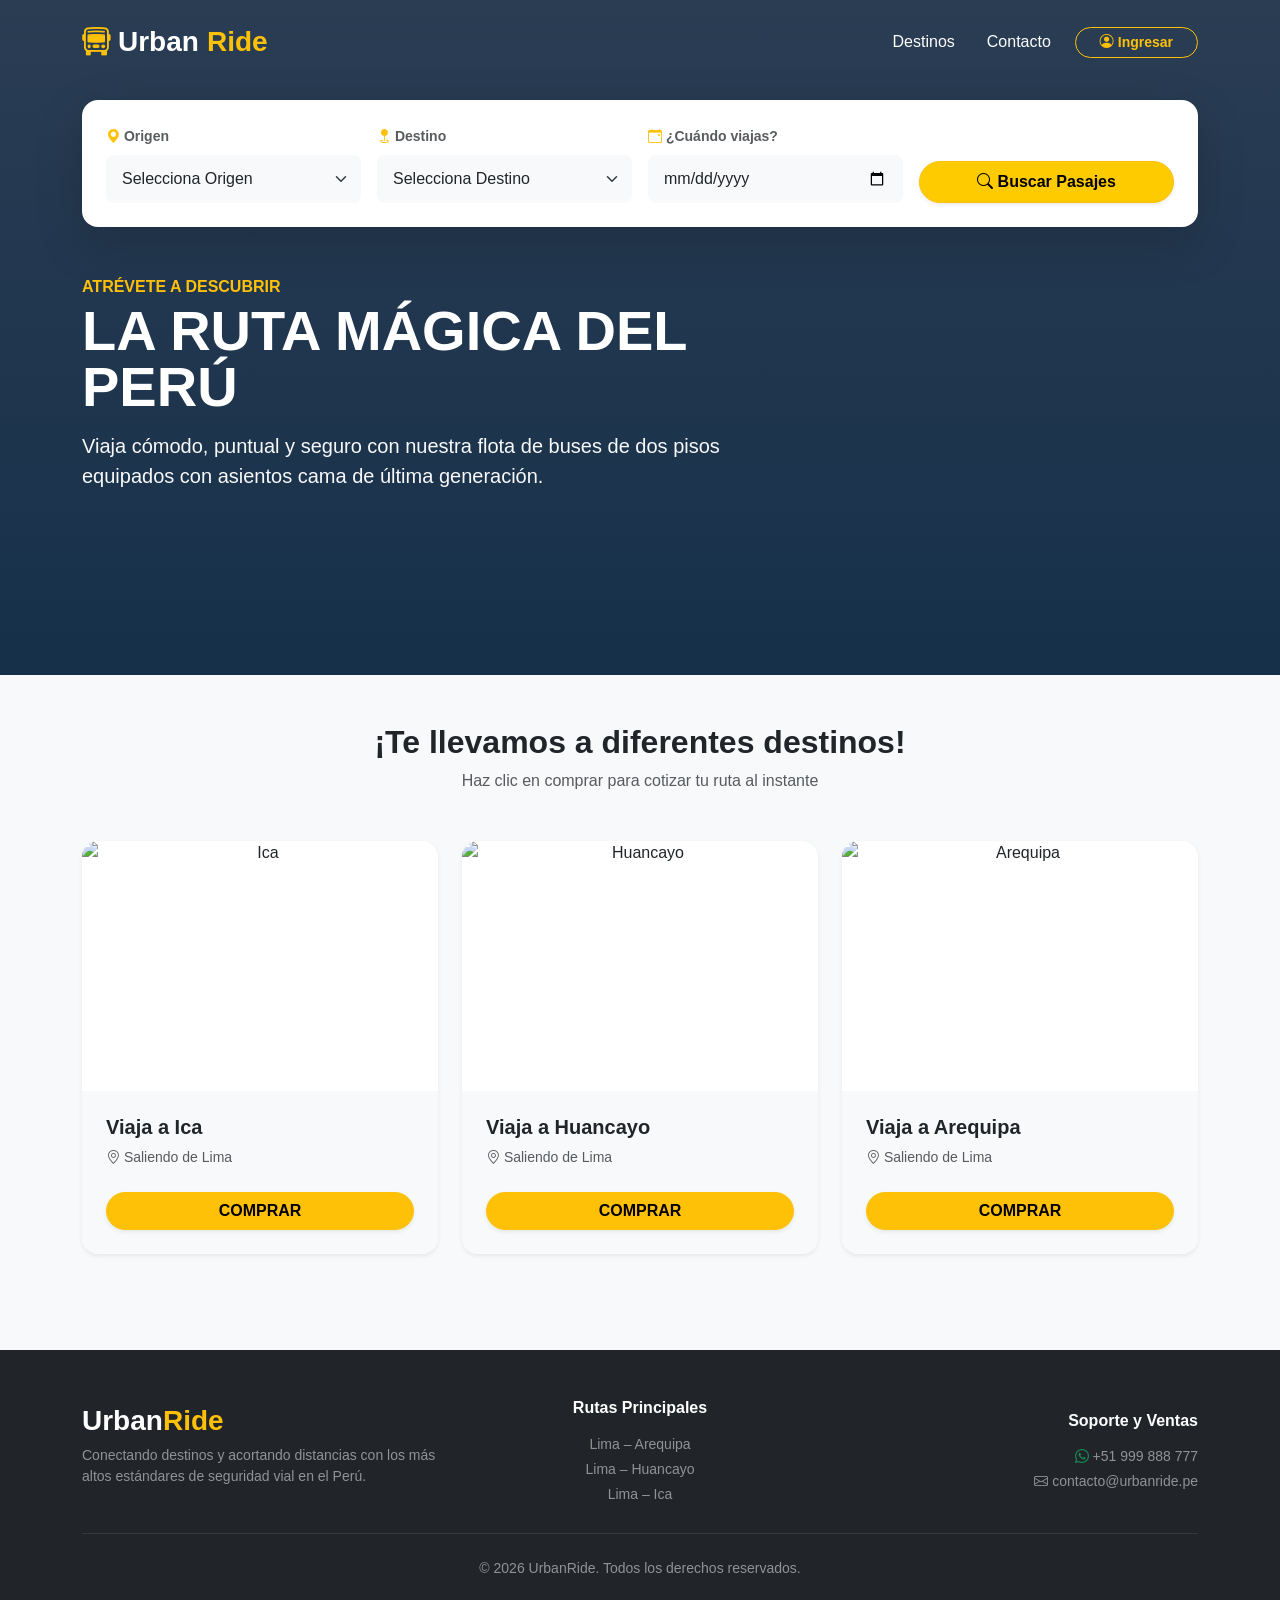
==== src/main/resources/static/index.html @ 5063fc9c "se implemento el springboot y boostrap" ====
<!DOCTYPE html>
<html lang="es">

<head>
    <meta charset="UTF-8">
    <meta name="viewport" content="width=device-width, initial-scale=1.0">
    <title>UrbanRide - Pasajes de Bus Interprovincial</title>
    <!-- Bootstrap 5 CSS -->
    <link href="https://cdn.jsdelivr.net/npm/bootstrap@5.3.3/dist/css/bootstrap.min.css" rel="stylesheet">
    <!-- Bootstrap Icons -->
    <link rel="stylesheet" href="https://cdn.jsdelivr.net/npm/bootstrap-icons@1.11.3/font/bootstrap-icons.min.css">
    <!-- Tu CSS personalizado -->
    <link rel="stylesheet" href="css/styles.css">

    <style>
        /* Estilos exclusivos para el Modal de Login/Registro */
        .login-header-img {
            height: 150px;
            background: linear-gradient(rgba(6, 28, 54, 0.5), rgba(6, 28, 54, 0.5)), url('https://images.unsplash.com/photo-1544620347-c4fd4a3d5957?auto=format&fit=crop&w=800&q=80') center/cover;
            border-radius: 16px 16px 0 0;
        }

        .login-tabs .nav-link {
            color: #6c757d;
            border: 1px solid transparent;
            border-radius: 30px;
            padding: 8px 24px;
            font-weight: 600;
            cursor: pointer;
            background: transparent;
        }

        .login-tabs .nav-link.active {
            border-color: #0d6efd;
            /* Color primary de Bootstrap */
            color: #0d6efd !important;
        }
    </style>
</head>

<body>

    <!-- ================= ENCABEZADO Y NAVEGACIÓN ================= -->
    <header class="hero-section">
        <nav class="navbar navbar-expand-lg navbar-dark bg-transparent pt-3">
            <div class="container">
                <a class="navbar-brand d-flex align-items-center gap-2 fw-bold text-white fs-3" href="#">
                    <i class="bi bi-bus-front text-warning"></i> Urban<span class="text-warning">Ride</span>
                </a>

                <!-- Botón de Hamburguesa para Celulares -->
                <button class="navbar-toggler border-0 text-white shadow-none" type="button" data-bs-toggle="collapse"
                    data-bs-target="#navbarNav" aria-controls="navbarNav" aria-expanded="false"
                    aria-label="Toggle navigation">
                    <i class="bi bi-list fs-1 text-warning"></i>
                </button>

                <!-- Opciones del Header -->
                <div class="collapse navbar-collapse justify-content-end" id="navbarNav">
                    <ul class="navbar-nav align-items-center gap-3 mt-3 mt-lg-0 bg-navy-mobile p-3 p-lg-0 rounded-4">
                        <li class="nav-item"><a class="nav-link text-white fw-medium" href="#destinos">Destinos</a></li>
                        <li class="nav-item"><a class="nav-link text-white fw-medium" href="#contacto">Contacto</a></li>
                        <li class="nav-item">
                            <button class="btn btn-outline-warning btn-sm px-4 rounded-pill fw-bold"
                                data-bs-toggle="modal" data-bs-target="#loginModal">
                                <i class="bi bi-person-circle"></i> Ingresar
                            </button>
                        </li>
                    </ul>
                </div>
            </div>
        </nav>

        <!-- Buscador Flotante de Pasajes -->
        <div class="container mt-4">
            <div class="search-box p-4 rounded-4 shadow-lg bg-white">
                <form id="formBusquedaViaje" class="row g-3 align-items-end">
                    <div class="col-12 col-md-3">
                        <label class="form-label text-muted small fw-bold"><i
                                class="bi bi-geo-alt-fill text-warning"></i> Origen</label>
                        <select class="form-select border-0 bg-light rounded-3" id="selectOrigen" required>
                            <option value="" selected disabled>Cargando terminales...</option>
                        </select>
                    </div>

                    <div class="col-12 col-md-3">
                        <label class="form-label text-muted small fw-bold"><i class="bi bi-geo-fill text-warning"></i>
                            Destino</label>
                        <select class="form-select border-0 bg-light rounded-3" id="selectDestino" required>
                            <option value="" selected disabled>Cargando terminales...</option>
                        </select>
                    </div>

                    <div class="col-12 col-md-3">
                        <label class="form-label text-muted small fw-bold"><i
                                class="bi bi-calendar-event text-warning"></i> ¿Cuándo viajas?</label>
                        <input type="date" class="form-control border-0 bg-light rounded-3" id="fechaViaje" required>
                    </div>

                    <div class="col-12 col-md-3 d-grid">
                        <button type="submit" class="btn btn-warning fw-bold py-2 rounded-pill shadow-sm">
                            <i class="bi bi-search"></i> Buscar Pasajes
                        </button>
                    </div>
                </form>
            </div>

            <!-- Texto Principal Hero -->
            <div class="py-5 text-white col-lg-7">
                <p class="text-uppercase text-warning fw-bold mb-1 tracking-wider">Atrévete a descubrir</p>
                <h1 class="display-4 fw-black text-white lh-1 fw-bold">LA RUTA MÁGICA DEL PERÚ</h1>
                <p class="lead text-light mt-3">Viaja cómodo, puntual y seguro con nuestra flota de buses de dos pisos
                    equipados con asientos cama de última generación.</p>
            </div>
        </div>
    </header>

    <!-- ================= SECCIÓN DE RESULTADOS DINÁMICOS ================= -->
    <section id="seccionResultados" class="container py-5 d-none">
        <div class="border-bottom pb-2 mb-4">
            <h3 class="fw-bold text-primary"><i class="bi bi-ticket-perforated text-warning"></i> Viajes Disponibles
            </h3>
        </div>
        <div id="listaResultados" class="row g-3"></div>
    </section>

    <!-- ================= DESTINOS POPULARES ================= -->
    <section id="destinos" class="container py-5 text-center">
        <h2 class="fw-bold mb-2">¡Te llevamos a diferentes destinos!</h2>
        <p class="text-muted mb-5">Haz clic en comprar para cotizar tu ruta al instante</p>

        <div class="row g-4">
            <!-- Tarjeta Ica -->
            <div class="col-12 col-md-4">
                <div class="card border-0 shadow-sm rounded-4 overflow-hidden destination-card h-100">
                    <img src="https://images.unsplash.com/photo-1589802829985-817e51171b92?auto=format&fit=crop&w=600&q=80"
                        class="card-img-top" alt="Ica" height="250" style="object-fit: cover;">
                    <div class="card-body bg-light text-start p-4 d-flex flex-column justify-content-between">
                        <div>
                            <h5 class="fw-bold">Viaja a Ica</h5>
                            <p class="text-muted small mb-4"><i class="bi bi-geo-alt"></i> Saliendo de Lima</p>
                        </div>
                        <button class="btn btn-warning rounded-pill px-4 fw-bold w-100 shadow-sm"
                            onclick="seleccionarDestinoRapido('Ica')">COMPRAR</button>
                    </div>
                </div>
            </div>

            <!-- Tarjeta Huancayo -->
            <div class="col-12 col-md-4">
                <div class="card border-0 shadow-sm rounded-4 overflow-hidden destination-card h-100">
                    <img src="https://images.unsplash.com/photo-1526392060635-9d6019884377?auto=format&fit=crop&w=600&q=80"
                        class="card-img-top" alt="Huancayo" height="250" style="object-fit: cover;">
                    <div class="card-body bg-light text-start p-4 d-flex flex-column justify-content-between">
                        <div>
                            <h5 class="fw-bold">Viaja a Huancayo</h5>
                            <p class="text-muted small mb-4"><i class="bi bi-geo-alt"></i> Saliendo de Lima</p>
                        </div>
                        <button class="btn btn-warning rounded-pill px-4 fw-bold w-100 shadow-sm"
                            onclick="seleccionarDestinoRapido('Huancayo')">COMPRAR</button>
                    </div>
                </div>
            </div>

            <!-- Tarjeta Arequipa -->
            <div class="col-12 col-md-4">
                <div class="card border-0 shadow-sm rounded-4 overflow-hidden destination-card h-100">
                    <img src="https://images.unsplash.com/photo-1589802829985-817e51171b92?auto=format&fit=crop&w=600&q=80"
                        class="card-img-top" alt="Arequipa" height="250" style="object-fit: cover;">
                    <div class="card-body bg-light text-start p-4 d-flex flex-column justify-content-between">
                        <div>
                            <h5 class="fw-bold">Viaja a Arequipa</h5>
                            <p class="text-muted small mb-4"><i class="bi bi-geo-alt"></i> Saliendo de Lima</p>
                        </div>
                        <button class="btn btn-warning rounded-pill px-4 fw-bold w-100 shadow-sm"
                            onclick="seleccionarDestinoRapido('Arequipa')">COMPRAR</button>
                    </div>
                </div>
            </div>
        </div>
    </section>

    <!-- ================= PIE DE PÁGINA / CONTACTO ================= -->
    <footer id="contacto" class="footer-section py-5 text-white mt-5 bg-dark">
        <div class="container text-center text-md-start">
            <div class="row g-4 align-items-center">
                <div class="col-md-4 text-center text-md-start">
                    <h3 class="fw-bold mb-2">Urban<span class="text-warning">Ride</span></h3>
                    <p class="text-white-50 small">Conectando destinos y acortando distancias con los más altos
                        estándares de seguridad vial en el Perú.</p>
                </div>
                <div class="col-md-4 text-center">
                    <h6 class="text-white fw-bold mb-3">Rutas Principales</h6>
                    <p class="mb-1 text-white-50 small">Lima – Arequipa</p>
                    <p class="mb-1 text-white-50 small">Lima – Huancayo</p>
                    <p class="mb-1 text-white-50 small">Lima – Ica</p>
                </div>
                <div class="col-md-4 text-center text-md-end">
                    <h6 class="text-white fw-bold mb-3">Soporte y Ventas</h6>
                    <p class="mb-1 text-white-50 small"><i class="bi bi-whatsapp text-success"></i> +51 999 888 777</p>
                    <p class="mb-1 text-white-50 small"><i class="bi bi-envelope"></i> contacto@urbanride.pe</p>
                </div>
            </div>
            <hr class="border-secondary my-4">
            <div class="text-center text-white-50 small">
                <p class="mb-0">&copy; 2026 UrbanRide. Todos los derechos reservados.</p>
            </div>
        </div>
    </footer>

    <!-- ================= MODAL DE LOGIN Y REGISTRO AVANZADO ================= -->
    <div class="modal fade" id="loginModal" tabindex="-1" aria-hidden="true">
        <div class="modal-dialog modal-dialog-centered">
            <div class="modal-content rounded-4 border-0 shadow-lg">

                <!-- Cabecera con imagen -->
                <div class="login-header-img position-relative">
                    <button type="button" class="btn-close btn-close-white position-absolute top-0 end-0 m-3"
                        data-bs-dismiss="modal"></button>
                    <div
                        class="position-absolute bottom-0 end-0 m-3 bg-white px-3 py-1 rounded-pill small fw-bold text-primary shadow-sm">
                        <i class="bi bi-star-fill text-warning"></i> Acumula puntos
                    </div>
                </div>

                <div class="modal-body p-4 pt-3">
                    <!-- Pestañas de Navegación -->
                    <ul class="nav nav-pills justify-content-center mb-4 login-tabs gap-2">
                        <li class="nav-item">
                            <button class="nav-link active" id="tabLogin" onclick="cambiarPestañaModal('login')">Iniciar
                                sesión</button>
                        </li>
                        <li class="nav-item">
                            <button class="nav-link" id="tabRegistro"
                                onclick="cambiarPestañaModal('registro')">Registrarse</button>
                        </li>
                    </ul>

                    <!-- Formulario: INICIAR SESIÓN -->
                    <div id="formLoginContainer">
                        <form id="formLogin"
                            onsubmit="event.preventDefault(); alert('¡Inicio de sesión exitoso!'); bootstrap.Modal.getInstance(document.getElementById('loginModal')).hide();">
                            <div class="mb-3">
                                <label class="form-label small fw-bold text-muted">Correo Electrónico</label>
                                <input type="email" class="form-control rounded-3 bg-light border-0 py-2"
                                    placeholder="ejemplo@correo.com" required>
                            </div>
                            <div class="mb-4">
                                <div class="d-flex justify-content-between">
                                    <label class="form-label small fw-bold text-muted">Contraseña</label>
                                    <a href="#" class="small text-decoration-none text-primary">¿Olvidaste tu
                                        contraseña?</a>
                                </div>
                                <input type="password" class="form-control rounded-3 bg-light border-0 py-2"
                                    placeholder="••••••••" required>
                            </div>
                            <div class="d-grid mt-4">
                                <button type="submit" class="btn btn-primary fw-bold rounded-pill py-2">Ingresar al
                                    Sistema</button>
                            </div>
                        </form>
                    </div>

                    <!-- Formulario: REGISTRARSE (Oculto por defecto) -->
                    <div id="formRegistroContainer" class="d-none">
                        <form id="formRegistro"
                            onsubmit="event.preventDefault(); alert('¡Registro exitoso! Ya puedes iniciar sesión.'); cambiarPestañaModal('login');">
                            <div class="row g-2 mb-3">
                                <div class="col-6">
                                    <label class="form-label small fw-bold text-muted">Nombres</label>
                                    <input type="text" class="form-control rounded-3 bg-light border-0 py-2"
                                        placeholder="Tus nombres" required>
                                </div>
                                <div class="col-6">
                                    <label class="form-label small fw-bold text-muted">Apellidos</label>
                                    <input type="text" class="form-control rounded-3 bg-light border-0 py-2"
                                        placeholder="Tus apellidos" required>
                                </div>
                            </div>
                            <div class="mb-3">
                                <label class="form-label small fw-bold text-muted">Correo Electrónico</label>
                                <input type="email" class="form-control rounded-3 bg-light border-0 py-2"
                                    placeholder="ejemplo@correo.com" required>
                            </div>
                            <div class="mb-4">
                                <label class="form-label small fw-bold text-muted">Contraseña</label>
                                <input type="password" class="form-control rounded-3 bg-light border-0 py-2 mb-2"
                                    placeholder="Crea una contraseña" required>
                                <input type="password" class="form-control rounded-3 bg-light border-0 py-2"
                                    placeholder="Repite la contraseña" required>
                            </div>
                            <div class="d-grid">
                                <button type="submit" class="btn btn-warning text-dark fw-bold rounded-pill py-2">Crear
                                    mi cuenta</button>
                            </div>
                        </form>
                    </div>

                </div>
            </div>
        </div>
    </div>

    <!-- Bootstrap JS Bundle -->
    <script src="https://cdn.jsdelivr.net/npm/bootstrap@5.3.3/dist/js/bootstrap.bundle.min.js"></script>

    <!-- Lógica de Pestañas del Modal -->
    <script>
        function cambiarPestañaModal(tipo) {
            const formLogin = document.getElementById('formLoginContainer');
            const formRegistro = document.getElementById('formRegistroContainer');
            const tabLogin = document.getElementById('tabLogin');
            const tabRegistro = document.getElementById('tabRegistro');

            if (tipo === 'login') {
                formLogin.classList.remove('d-none');
                formRegistro.classList.add('d-none');
                tabLogin.classList.add('active');
                tabRegistro.classList.remove('active');
            } else if (tipo === 'registro') {
                formLogin.classList.add('d-none');
                formRegistro.classList.remove('d-none');
                tabRegistro.classList.add('active');
                tabLogin.classList.remove('active');
            }
        }
    </script>

    <!-- Tu script de conexión con Spring Boot -->
    <script src="js/app.js"></script>
</body>

</html>
---- src/main/resources/static/css/styles.css ----
:root {
    --primary-navy: #061c36;
    --accent-yellow: #fecb00;
    --accent-hover: #e0b400;
}

body {
    font-family: 'Segoe UI', Tahoma, Geneva, Verdana, sans-serif;
    background-color: #f8f9fa;
}

/* Sección Hero con imagen de fondo */
.hero-section {
    background: linear-gradient(180deg, rgba(6, 28, 54, 0.85) 0%, rgba(10, 37, 64, 0.95) 100%),
        url('https://images.unsplash.com/photo-1544620347-c4fd4a3d5957?auto=format&fit=crop&w=1500&q=80') center/cover;
    min-height: 75vh;
}

/* Inputs del buscador */
.search-box .form-select,
.search-box .form-control {
    padding: 0.75rem 1rem;
    font-weight: 500;
}

.search-box .btn-warning {
    background-color: var(--accent-yellow);
    transition: all 0.2s ease-in-out;
}

.search-box .btn-warning:hover {
    background-color: var(--accent-hover);
    transform: translateY(-2px);
}

/* Efecto hover en tarjetas de destino */
.destination-card {
    transition: transform 0.3s ease, box-shadow 0.3s ease;
}

.destination-card:hover {
    transform: translateY(-8px);
    box-shadow: 0 15px 30px rgba(0, 0, 0, 0.15) !important;
}

/* Footer azul marino */
.footer-section {
    background-color: var(--primary-navy);
}
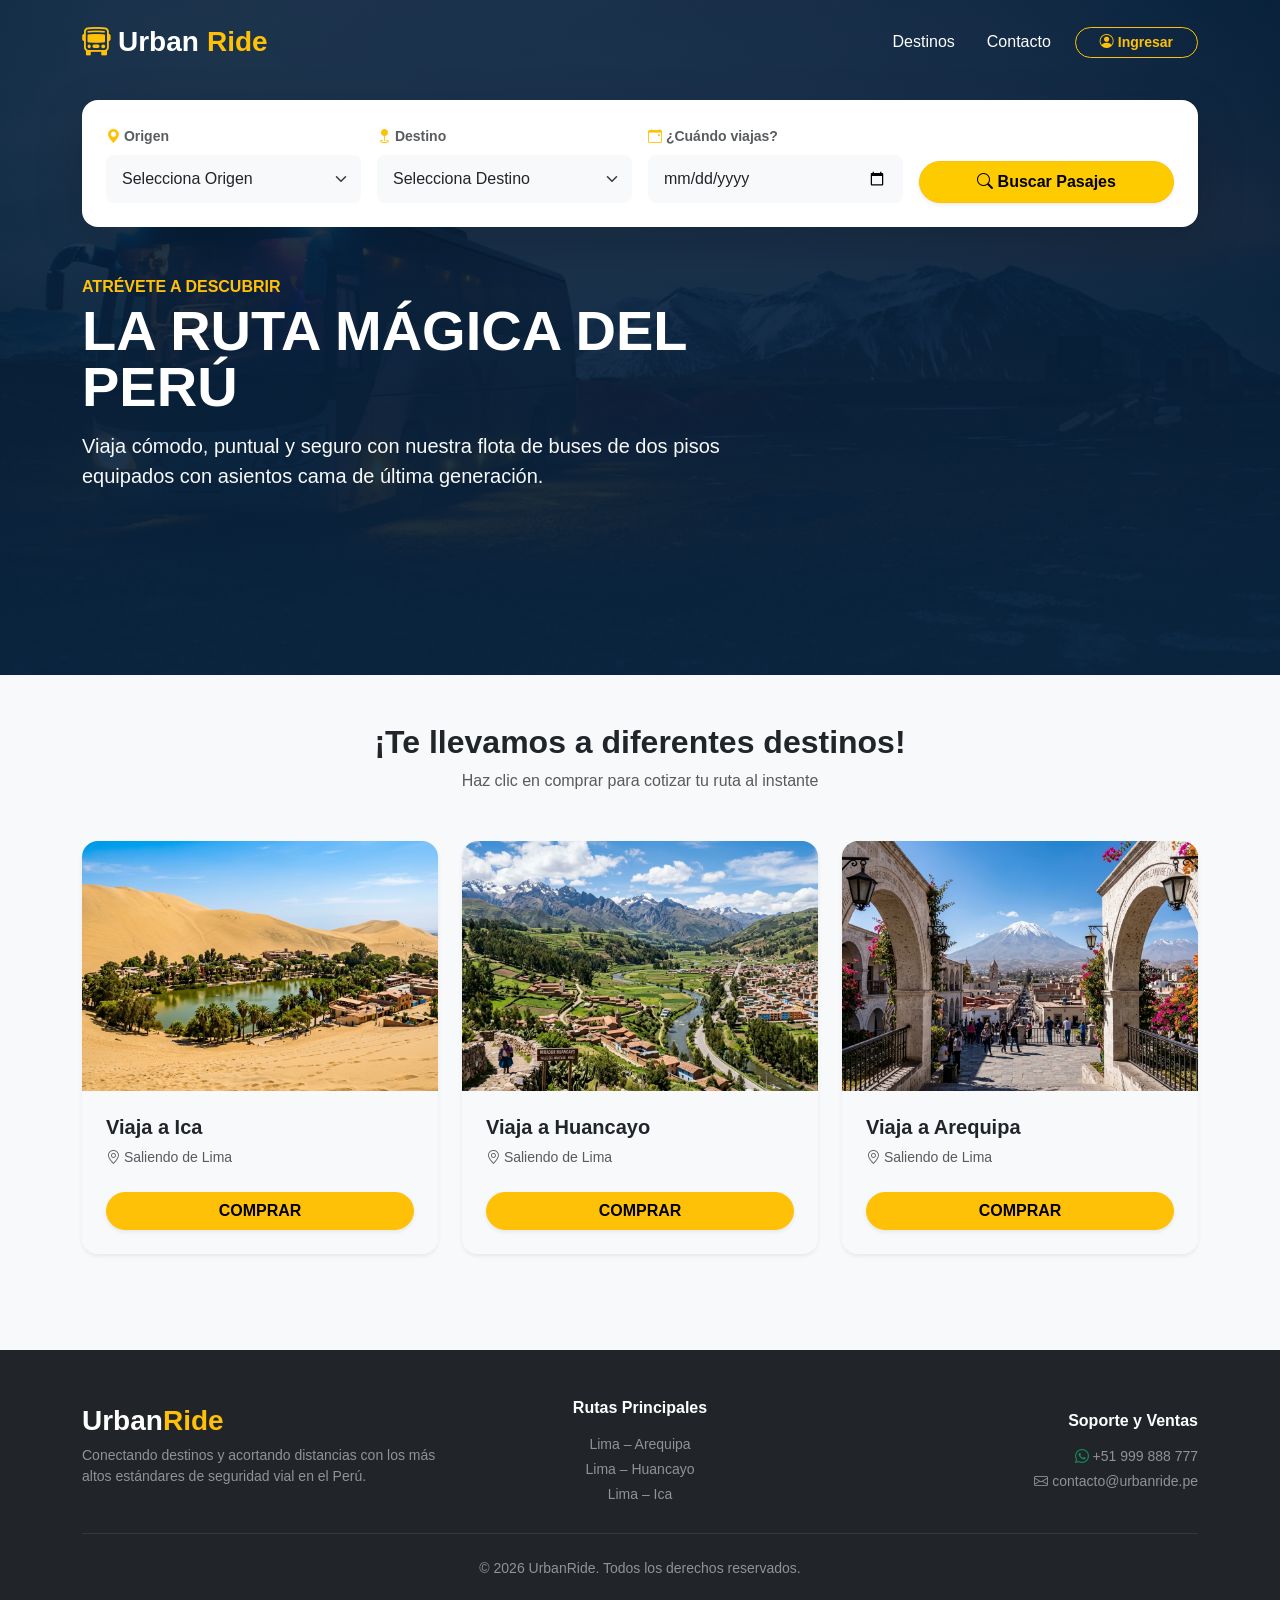
==== commit 2e5399c7: "Imágenes y correciones mínimas xd" ====
--- a/src/main/resources/static/index.html
+++ b/src/main/resources/static/index.html
@@ -16,7 +16,7 @@
         /* Estilos exclusivos para el Modal de Login/Registro */
         .login-header-img {
             height: 150px;
-            background: linear-gradient(rgba(6, 28, 54, 0.5), rgba(6, 28, 54, 0.5)), url('https://images.unsplash.com/photo-1544620347-c4fd4a3d5957?auto=format&fit=crop&w=800&q=80') center/cover;
+            background: linear-gradient(rgba(6, 28, 54, 0.5), rgba(6, 28, 54, 0.5)), url('img/bus.jpg') center/cover;
             border-radius: 16px 16px 0 0;
         }
 
@@ -32,7 +32,6 @@
 
         .login-tabs .nav-link.active {
             border-color: #0d6efd;
-            /* Color primary de Bootstrap */
             color: #0d6efd !important;
         }
     </style>
@@ -60,9 +59,9 @@
                     <ul class="navbar-nav align-items-center gap-3 mt-3 mt-lg-0 bg-navy-mobile p-3 p-lg-0 rounded-4">
                         <li class="nav-item"><a class="nav-link text-white fw-medium" href="#destinos">Destinos</a></li>
                         <li class="nav-item"><a class="nav-link text-white fw-medium" href="#contacto">Contacto</a></li>
-                        <li class="nav-item">
+                        <li class="nav-item" id="contenedorUsuarioNav">
                             <button class="btn btn-outline-warning btn-sm px-4 rounded-pill fw-bold"
-                                data-bs-toggle="modal" data-bs-target="#loginModal">
+                                data-bs-toggle="modal" data-bs-target="#loginModal" id="btnAbrirModalAuth">
                                 <i class="bi bi-person-circle"></i> Ingresar
                             </button>
                         </li>
@@ -133,7 +132,7 @@
             <!-- Tarjeta Ica -->
             <div class="col-12 col-md-4">
                 <div class="card border-0 shadow-sm rounded-4 overflow-hidden destination-card h-100">
-                    <img src="https://images.unsplash.com/photo-1589802829985-817e51171b92?auto=format&fit=crop&w=600&q=80"
+                    <img src="img/ica.jpg"
                         class="card-img-top" alt="Ica" height="250" style="object-fit: cover;">
                     <div class="card-body bg-light text-start p-4 d-flex flex-column justify-content-between">
                         <div>
@@ -149,7 +148,7 @@
             <!-- Tarjeta Huancayo -->
             <div class="col-12 col-md-4">
                 <div class="card border-0 shadow-sm rounded-4 overflow-hidden destination-card h-100">
-                    <img src="https://images.unsplash.com/photo-1526392060635-9d6019884377?auto=format&fit=crop&w=600&q=80"
+                    <img src="img/huancayo.jpg"
                         class="card-img-top" alt="Huancayo" height="250" style="object-fit: cover;">
                     <div class="card-body bg-light text-start p-4 d-flex flex-column justify-content-between">
                         <div>
@@ -165,7 +164,7 @@
             <!-- Tarjeta Arequipa -->
             <div class="col-12 col-md-4">
                 <div class="card border-0 shadow-sm rounded-4 overflow-hidden destination-card h-100">
-                    <img src="https://images.unsplash.com/photo-1589802829985-817e51171b92?auto=format&fit=crop&w=600&q=80"
+                    <img src="img/arequipa.jpg"
                         class="card-img-top" alt="Arequipa" height="250" style="object-fit: cover;">
                     <div class="card-body bg-light text-start p-4 d-flex flex-column justify-content-between">
                         <div>
@@ -238,12 +237,11 @@
 
                     <!-- Formulario: INICIAR SESIÓN -->
                     <div id="formLoginContainer">
-                        <form id="formLogin"
-                            onsubmit="event.preventDefault(); alert('¡Inicio de sesión exitoso!'); bootstrap.Modal.getInstance(document.getElementById('loginModal')).hide();">
+                        <form id="formLogin">
                             <div class="mb-3">
                                 <label class="form-label small fw-bold text-muted">Correo Electrónico</label>
                                 <input type="email" class="form-control rounded-3 bg-light border-0 py-2"
-                                    placeholder="ejemplo@correo.com" required>
+                                    id="login-correo" placeholder="ejemplo@correo.com" required>
                             </div>
                             <div class="mb-4">
                                 <div class="d-flex justify-content-between">
@@ -252,45 +250,53 @@
                                         contraseña?</a>
                                 </div>
                                 <input type="password" class="form-control rounded-3 bg-light border-0 py-2"
-                                    placeholder="••••••••" required>
+                                    id="login-password" placeholder="••••••••" required>
                             </div>
                             <div class="d-grid mt-4">
-                                <button type="submit" class="btn btn-primary fw-bold rounded-pill py-2">Ingresar al
+                                <button type="submit" id="btnSubmitLogin" class="btn btn-primary fw-bold rounded-pill py-2">Ingresar al
                                     Sistema</button>
                             </div>
                         </form>
                     </div>
 
-                    <!-- Formulario: REGISTRARSE (Oculto por defecto) -->
+                    <!-- Formulario: REGISTRARSE -->
                     <div id="formRegistroContainer" class="d-none">
-                        <form id="formRegistro"
-                            onsubmit="event.preventDefault(); alert('¡Registro exitoso! Ya puedes iniciar sesión.'); cambiarPestañaModal('login');">
+                        <form id="formRegistro">
                             <div class="row g-2 mb-3">
                                 <div class="col-6">
                                     <label class="form-label small fw-bold text-muted">Nombres</label>
                                     <input type="text" class="form-control rounded-3 bg-light border-0 py-2"
-                                        placeholder="Tus nombres" required>
+                                        id="reg-nombre" placeholder="Tus nombres" required>
                                 </div>
                                 <div class="col-6">
                                     <label class="form-label small fw-bold text-muted">Apellidos</label>
                                     <input type="text" class="form-control rounded-3 bg-light border-0 py-2"
-                                        placeholder="Tus apellidos" required>
+                                        id="reg-apellido" placeholder="Tus apellidos" required>
                                 </div>
                             </div>
+
+                            <div class="mb-3">
+                                <label class="form-label small fw-bold text-muted">Número de Documento (DNI)</label>
+                                <input type="text" class="form-control rounded-3 bg-light border-0 py-2"
+                                    id="reg-documento" placeholder="Ej. 62348521" required maxlength="20">
+                            </div>
+
                             <div class="mb-3">
                                 <label class="form-label small fw-bold text-muted">Correo Electrónico</label>
                                 <input type="email" class="form-control rounded-3 bg-light border-0 py-2"
-                                    placeholder="ejemplo@correo.com" required>
-                            </div>
+                                    id="reg-correo" placeholder="ejemplo@correo.com" required>
+                            </div>
+
                             <div class="mb-4">
                                 <label class="form-label small fw-bold text-muted">Contraseña</label>
                                 <input type="password" class="form-control rounded-3 bg-light border-0 py-2 mb-2"
-                                    placeholder="Crea una contraseña" required>
+                                    id="reg-password" placeholder="Crea una contraseña" required>
                                 <input type="password" class="form-control rounded-3 bg-light border-0 py-2"
-                                    placeholder="Repite la contraseña" required>
-                            </div>
+                                    id="reg-password-confirm" placeholder="Repite la contraseña" required>
+                            </div>
+
                             <div class="d-grid">
-                                <button type="submit" class="btn btn-warning text-dark fw-bold rounded-pill py-2">Crear
+                                <button type="submit" id="btnSubmitRegistro" class="btn btn-warning text-dark fw-bold rounded-pill py-2">Crear
                                     mi cuenta</button>
                             </div>
                         </form>
@@ -326,7 +332,7 @@
         }
     </script>
 
-    <!-- Tu script de conexión con Spring Boot -->
+    <!-- Conexión con Spring Boot -->
     <script src="js/app.js"></script>
 </body>
 
--- a/src/main/resources/static/css/styles.css
+++ b/src/main/resources/static/css/styles.css
@@ -12,7 +12,7 @@
 /* Sección Hero con imagen de fondo */
 .hero-section {
     background: linear-gradient(180deg, rgba(6, 28, 54, 0.85) 0%, rgba(10, 37, 64, 0.95) 100%),
-        url('https://images.unsplash.com/photo-1544620347-c4fd4a3d5957?auto=format&fit=crop&w=1500&q=80') center/cover;
+        url('../img/bus.jpg') center/cover;
     min-height: 75vh;
 }
 
@@ -46,4 +46,42 @@
 /* Footer azul marino */
 .footer-section {
     background-color: var(--primary-navy);
+}
+
+/* Tarjeta de horario de viaje */
+.ticket-card {
+    background: #ffffff;
+    border-radius: 12px;
+    border: 1px solid #e9ecef;
+    box-shadow: 0 4px 12px rgba(0,0,0,0.04);
+    transition: transform 0.2s ease, box-shadow 0.2s ease;
+}
+
+.ticket-card:hover {
+    transform: translateY(-2px);
+    box-shadow: 0 6px 18px rgba(0,0,0,0.08);
+}
+
+.ticket-service-badge {
+    font-size: 0.85rem;
+    font-weight: 700;
+    color: #495057;
+}
+
+.ticket-time {
+    font-size: 1.4rem;
+    font-weight: 800;
+    color: #212529;
+}
+
+.ticket-price {
+    font-size: 1.3rem;
+    font-weight: 800;
+    color: #0d6efd;
+}
+
+.trip-divider {
+    position: relative;
+    border-top: 2px dashed #dee2e6;
+    margin: 10px 0;
 }
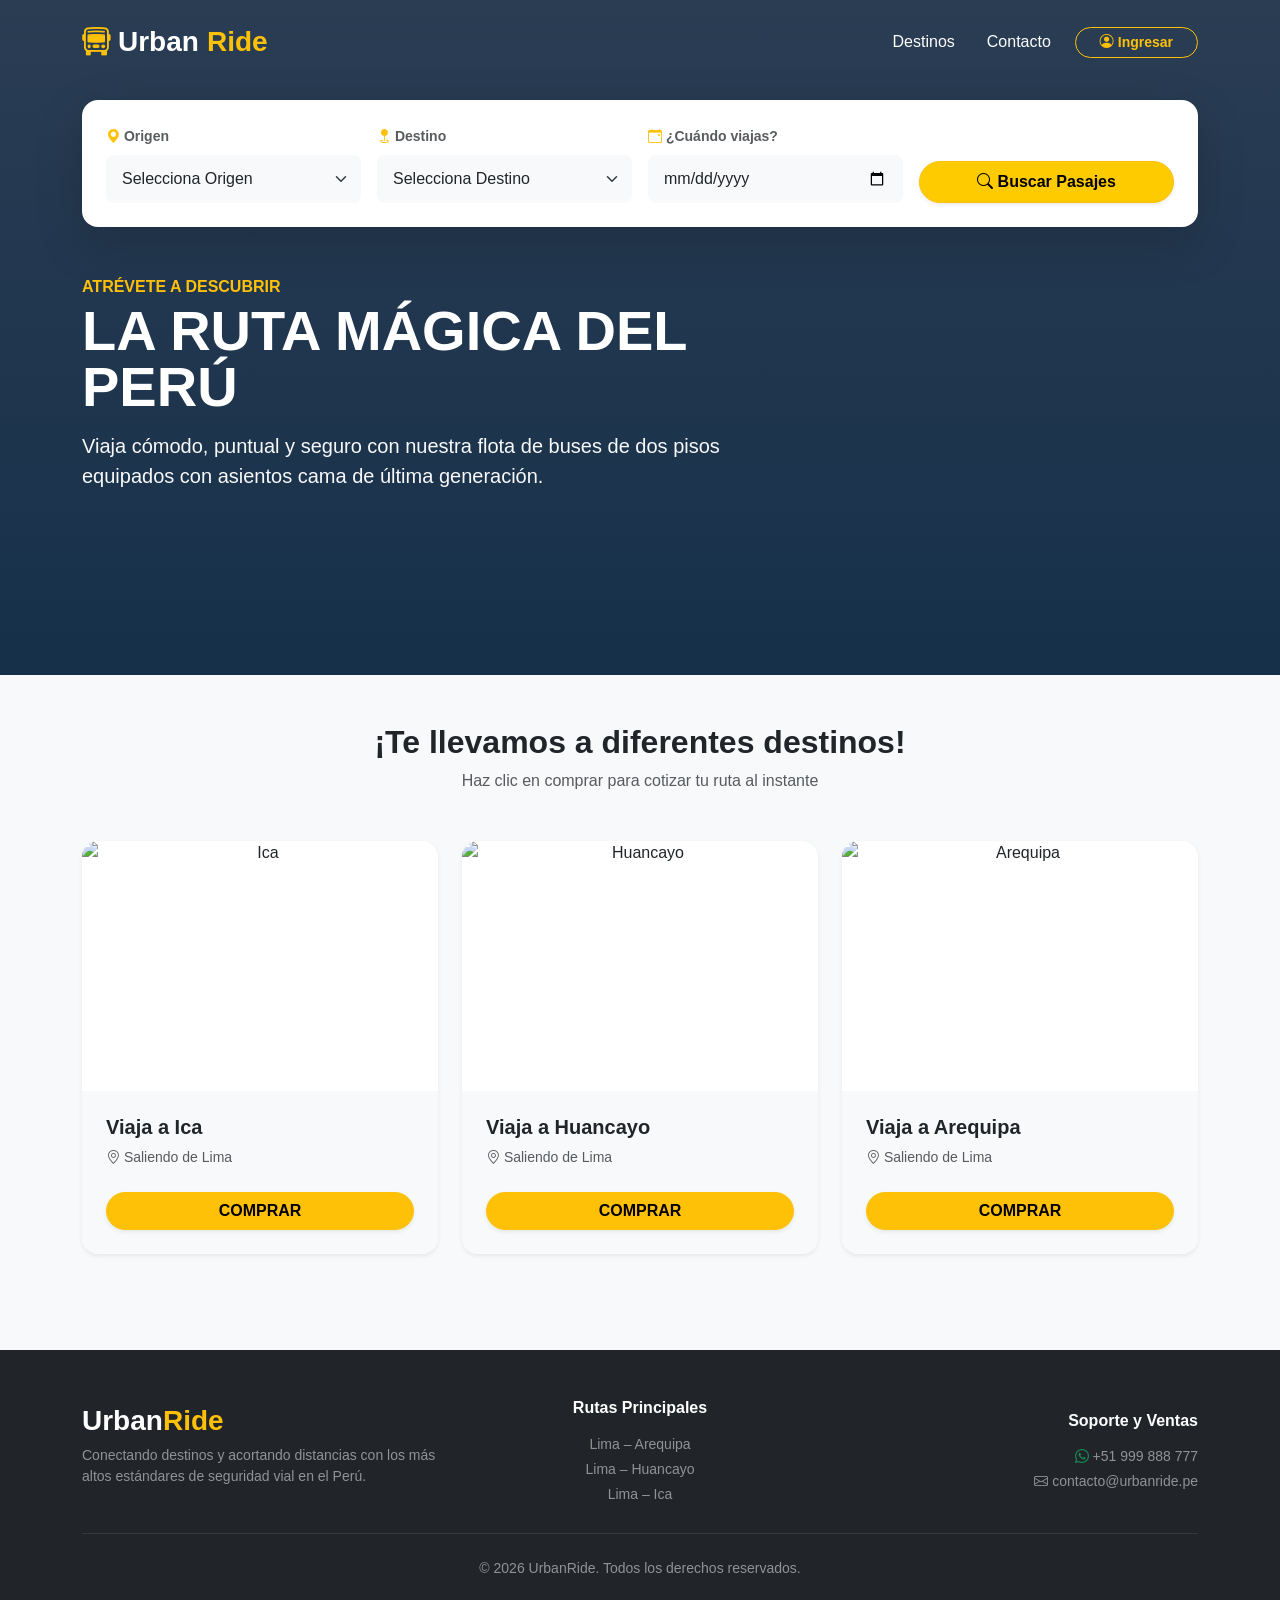
==== commit d2382e15: "Cambio de forma en la eleccion de asientos :v" ====
--- a/src/main/resources/static/index.html
+++ b/src/main/resources/static/index.html
@@ -16,7 +16,7 @@
         /* Estilos exclusivos para el Modal de Login/Registro */
         .login-header-img {
             height: 150px;
-            background: linear-gradient(rgba(6, 28, 54, 0.5), rgba(6, 28, 54, 0.5)), url('img/bus.jpg') center/cover;
+            background: linear-gradient(rgba(6, 28, 54, 0.5), rgba(6, 28, 54, 0.5)), url('https://images.unsplash.com/photo-1544620347-c4fd4a3d5957?auto=format&fit=crop&w=800&q=80') center/cover;
             border-radius: 16px 16px 0 0;
         }
 
@@ -132,7 +132,7 @@
             <!-- Tarjeta Ica -->
             <div class="col-12 col-md-4">
                 <div class="card border-0 shadow-sm rounded-4 overflow-hidden destination-card h-100">
-                    <img src="img/ica.jpg"
+                    <img src="https://images.unsplash.com/photo-1589802829985-817e51171b92?auto=format&fit=crop&w=600&q=80"
                         class="card-img-top" alt="Ica" height="250" style="object-fit: cover;">
                     <div class="card-body bg-light text-start p-4 d-flex flex-column justify-content-between">
                         <div>
@@ -148,7 +148,7 @@
             <!-- Tarjeta Huancayo -->
             <div class="col-12 col-md-4">
                 <div class="card border-0 shadow-sm rounded-4 overflow-hidden destination-card h-100">
-                    <img src="img/huancayo.jpg"
+                    <img src="https://images.unsplash.com/photo-1526392060635-9d6019884377?auto=format&fit=crop&w=600&q=80"
                         class="card-img-top" alt="Huancayo" height="250" style="object-fit: cover;">
                     <div class="card-body bg-light text-start p-4 d-flex flex-column justify-content-between">
                         <div>
@@ -164,7 +164,7 @@
             <!-- Tarjeta Arequipa -->
             <div class="col-12 col-md-4">
                 <div class="card border-0 shadow-sm rounded-4 overflow-hidden destination-card h-100">
-                    <img src="img/arequipa.jpg"
+                    <img src="https://images.unsplash.com/photo-1589802829985-817e51171b92?auto=format&fit=crop&w=600&q=80"
                         class="card-img-top" alt="Arequipa" height="250" style="object-fit: cover;">
                     <div class="card-body bg-light text-start p-4 d-flex flex-column justify-content-between">
                         <div>
--- a/src/main/resources/static/css/styles.css
+++ b/src/main/resources/static/css/styles.css
@@ -12,7 +12,7 @@
 /* Sección Hero con imagen de fondo */
 .hero-section {
     background: linear-gradient(180deg, rgba(6, 28, 54, 0.85) 0%, rgba(10, 37, 64, 0.95) 100%),
-        url('../img/bus.jpg') center/cover;
+        url('https://images.unsplash.com/photo-1544620347-c4fd4a3d5957?auto=format&fit=crop&w=1500&q=80') center/cover;
     min-height: 75vh;
 }
 
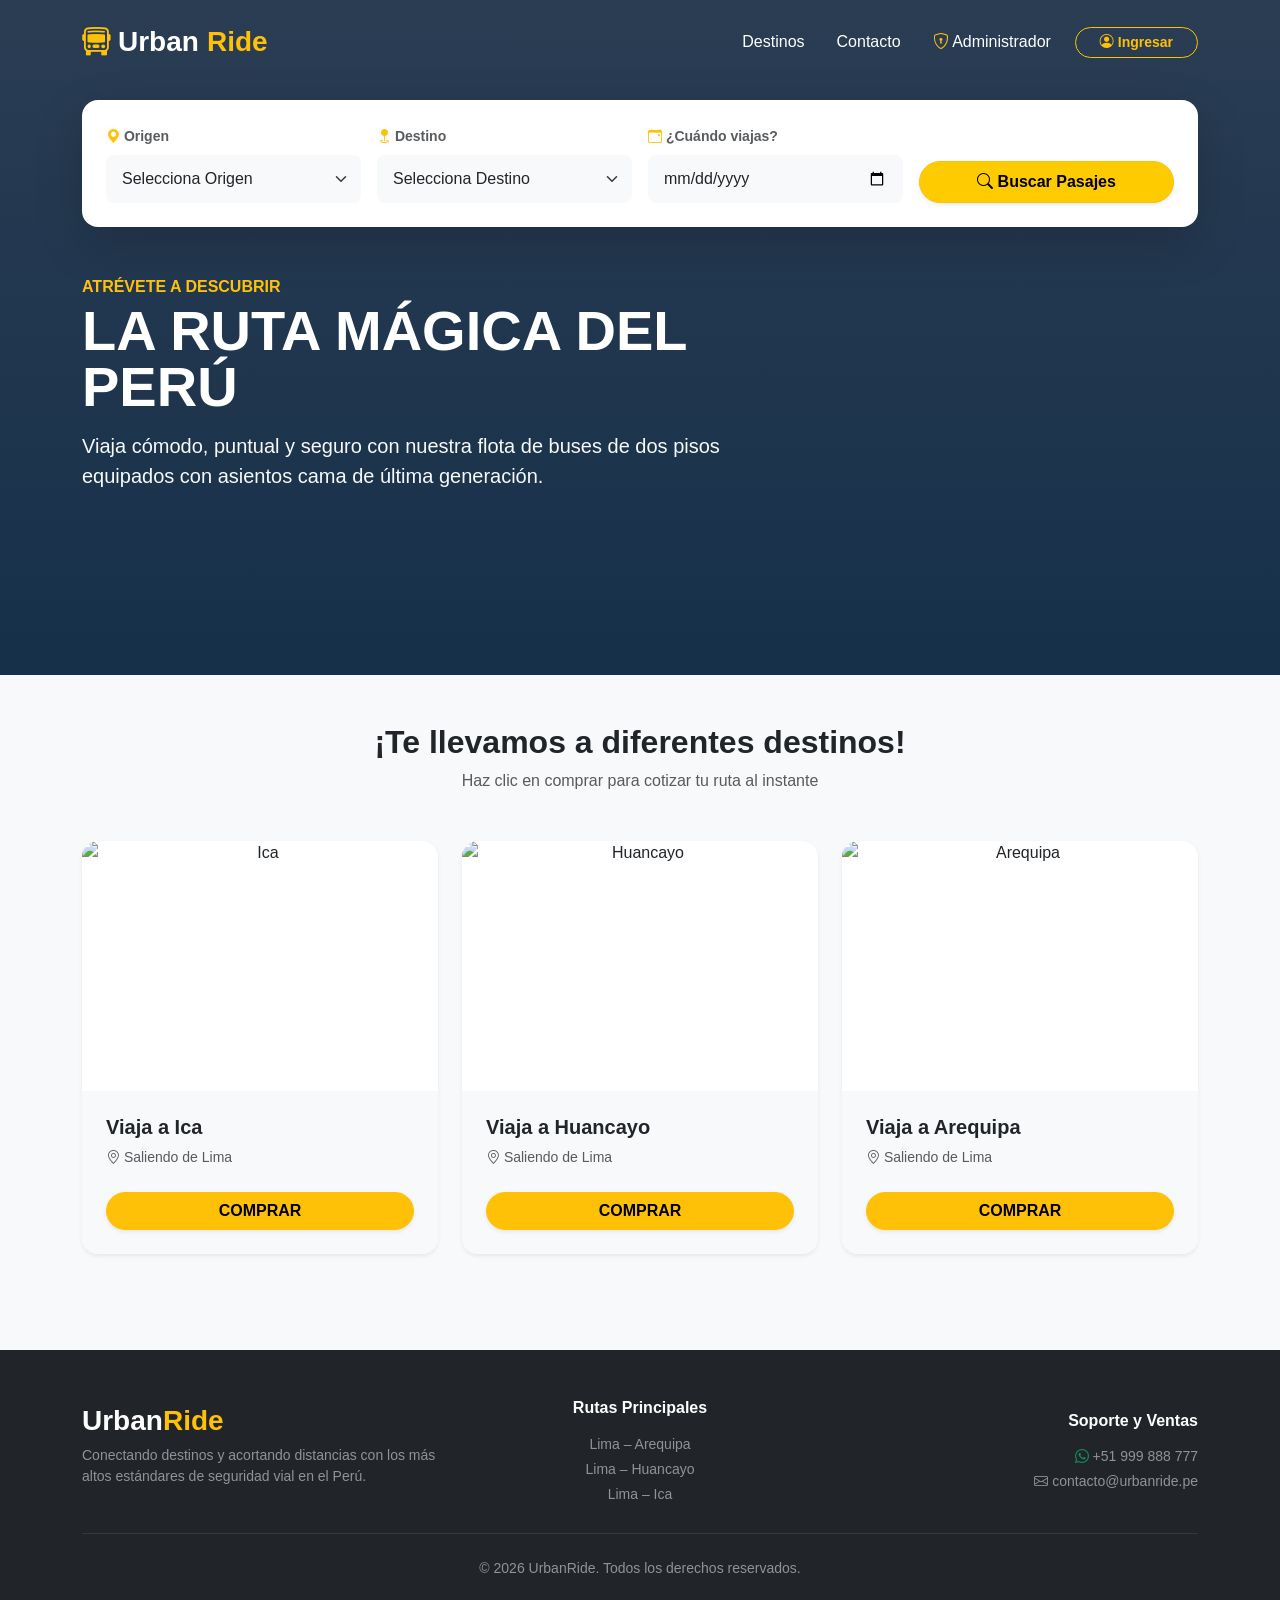
==== commit 6f62930a: "AdminUI es el panel admin 6️⃣ 7️⃣ reutiliza paneles de pago y asignacion de asientos etc" ====
--- a/src/main/resources/static/index.html
+++ b/src/main/resources/static/index.html
@@ -59,6 +59,7 @@
                     <ul class="navbar-nav align-items-center gap-3 mt-3 mt-lg-0 bg-navy-mobile p-3 p-lg-0 rounded-4">
                         <li class="nav-item"><a class="nav-link text-white fw-medium" href="#destinos">Destinos</a></li>
                         <li class="nav-item"><a class="nav-link text-white fw-medium" href="#contacto">Contacto</a></li>
+                        <li class="nav-item"><a class="nav-link text-white fw-medium" href="#" id="enlaceAdmin"><i class="bi bi-shield-lock text-warning"></i> Administrador</a></li>
                         <li class="nav-item" id="contenedorUsuarioNav">
                             <button class="btn btn-outline-warning btn-sm px-4 rounded-pill fw-bold"
                                 data-bs-toggle="modal" data-bs-target="#loginModal" id="btnAbrirModalAuth">
@@ -307,6 +308,41 @@
         </div>
     </div>
 
+    <!-- ================= MODAL: ACCESO ADMINISTRADOR ================= -->
+    <div class="modal fade" id="adminLoginModal" tabindex="-1" aria-hidden="true">
+        <div class="modal-dialog modal-dialog-centered">
+            <div class="modal-content rounded-4 border-0 shadow-lg">
+                <div class="text-white p-4 text-center position-relative"
+                    style="background-color: var(--primary-navy); border-radius: 16px 16px 0 0;">
+                    <button type="button" class="btn-close btn-close-white position-absolute top-0 end-0 m-3"
+                        data-bs-dismiss="modal"></button>
+                    <i class="bi bi-shield-lock-fill text-warning" style="font-size: 2.5rem;"></i>
+                    <h5 class="fw-bold mt-2 mb-0">Acceso de administrador</h5>
+                    <small class="text-white-50">Solo personal autorizado de UrbanRide</small>
+                </div>
+                <div class="modal-body p-4">
+                    <form id="formAdminLogin">
+                        <div class="mb-3">
+                            <label class="form-label small fw-bold text-muted">Correo de administrador</label>
+                            <input type="email" class="form-control rounded-3 bg-light border-0 py-2"
+                                id="admin-correo" placeholder="admin@urbanride.pe" required>
+                        </div>
+                        <div class="mb-3">
+                            <label class="form-label small fw-bold text-muted">Contraseña</label>
+                            <input type="password" class="form-control rounded-3 bg-light border-0 py-2"
+                                id="admin-password" placeholder="••••••••" required>
+                        </div>
+                        <div id="adminLoginMensaje" class="small fw-bold text-danger mb-3"></div>
+                        <div class="d-grid">
+                            <button type="submit" id="btnSubmitAdminLogin"
+                                class="btn btn-warning text-dark fw-bold rounded-pill py-2">Entrar al panel</button>
+                        </div>
+                    </form>
+                </div>
+            </div>
+        </div>
+    </div>
+
     <!-- Bootstrap JS Bundle -->
     <script src="https://cdn.jsdelivr.net/npm/bootstrap@5.3.3/dist/js/bootstrap.bundle.min.js"></script>
 
@@ -334,6 +370,8 @@
 
     <!-- Conexión con Spring Boot -->
     <script src="js/app.js"></script>
+    <!-- Acceso administrador -->
+    <script src="js/admin-login.js"></script>
 </body>
 
 </html>
